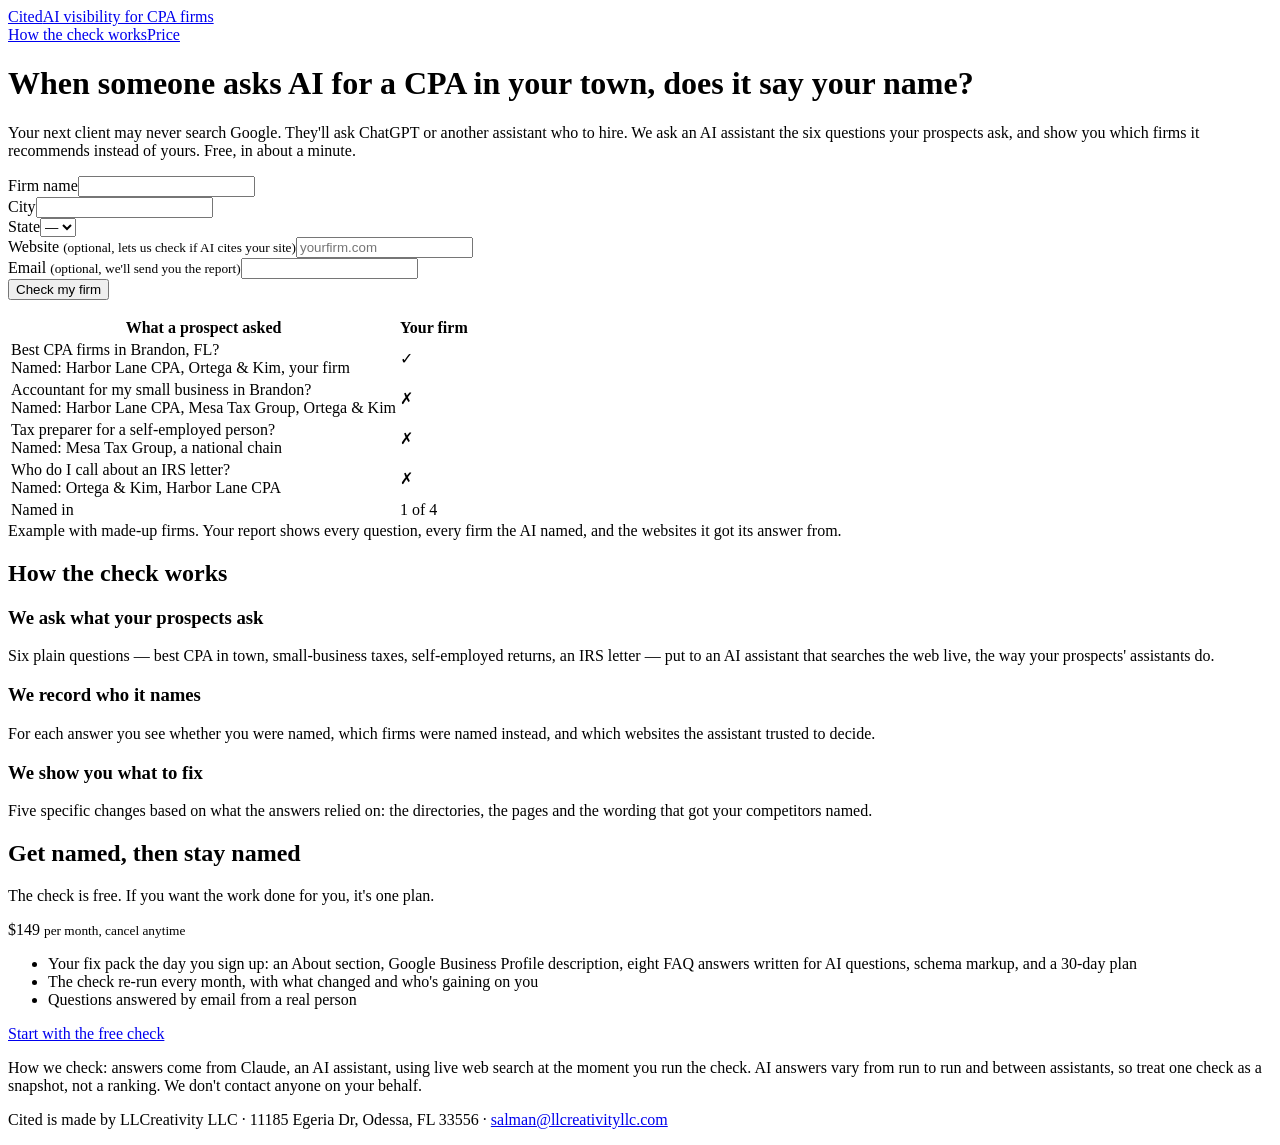
==== site/index.html @ 0913fc85 "Cited: landing page, report page, audit API Co-Authored-By: Claude Opus 5.5 <noreply@anthropic.com> " ====
<!doctype html>
<html lang="en">
<head>
<meta charset="utf-8">
<meta name="viewport" content="width=device-width, initial-scale=1">
<title>Cited — does AI recommend your CPA firm?</title>
<meta name="description" content="Free check: we ask an AI assistant the six questions your prospects ask about CPAs in your town, and show you which firms it names instead of you.">
<link rel="preconnect" href="https://fonts.googleapis.com">
<link rel="preconnect" href="https://fonts.gstatic.com" crossorigin>
<link href="https://fonts.googleapis.com/css2?family=Public+Sans:wght@400;600;700;800&display=swap" rel="stylesheet">
<link rel="stylesheet" href="/style.css">
</head>
<body>
<div class="wrap">
  <header class="top">
    <a class="brand" href="/">Cited<span>AI visibility for CPA firms</span></a>
    <nav><a href="#how">How the check works</a><a href="#price">Price</a></nav>
  </header>

  <div class="hero">
    <div>
      <h1>When someone asks AI for a CPA in your town, does it say your name?</h1>
      <p class="lede">Your next client may never search Google. They'll ask ChatGPT or another assistant who to hire. We ask an AI assistant the six questions your prospects ask, and show you which firms it recommends instead of yours. Free, in about a minute.</p>

      <form class="check" id="check" novalidate>
        <div class="full"><label for="firm">Firm name</label><input id="firm" name="firm_name" autocomplete="organization" required></div>
        <div class="two"><label for="city">City</label><input id="city" name="city" autocomplete="address-level2" required></div>
        <div><label for="state">State</label><select id="state" name="state" required><option value="">—</option></select></div>
        <div class="full"><label for="website">Website <small>(optional, lets us check if AI cites your site)</small></label><input id="website" name="website" inputmode="url" placeholder="yourfirm.com"></div>
        <div class="full"><label for="email">Email <small>(optional, we'll send you the report)</small></label><input id="email" name="email" type="email" autocomplete="email"></div>
        <input type="text" name="hp" tabindex="-1" autocomplete="off" aria-hidden="true" style="position:absolute;left:-9999px">
        <div class="full"><button class="btn" type="submit">Check my firm</button></div>
      </form>
      <p class="status" id="status" aria-live="polite"></p>
    </div>

    <figure class="ledger" style="margin:0" aria-label="Example report ledger">
      <table>
        <thead><tr><th>What a prospect asked</th><th>Your firm</th></tr></thead>
        <tbody>
          <tr><td><div class="q">Best CPA firms in Brandon, FL?</div><div class="named">Named: Harbor Lane CPA, Ortega &amp; Kim, <span class="strike">your firm</span></div></td><td class="mark yes" aria-label="named">✓</td></tr>
          <tr><td><div class="q">Accountant for my small business in Brandon?</div><div class="named">Named: Harbor Lane CPA, Mesa Tax Group, Ortega &amp; Kim</div></td><td class="mark no" aria-label="not named">✗</td></tr>
          <tr><td><div class="q">Tax preparer for a self-employed person?</div><div class="named">Named: Mesa Tax Group, a national chain</div></td><td class="mark no" aria-label="not named">✗</td></tr>
          <tr><td><div class="q">Who do I call about an IRS letter?</div><div class="named">Named: Ortega &amp; Kim, Harbor Lane CPA</div></td><td class="mark no" aria-label="not named">✗</td></tr>
        </tbody>
        <tfoot><tr><td>Named in</td><td class="mark" style="font-size:16px">1 of 4</td></tr></tfoot>
      </table>
      <figcaption class="caption">Example with made-up firms. Your report shows every question, every firm the AI named, and the websites it got its answer from.</figcaption>
    </figure>
  </div>

  <section class="block" id="how">
    <h2>How the check works</h2>
    <div class="steps">
      <div><h3>We ask what your prospects ask</h3><p>Six plain questions — best CPA in town, small-business taxes, self-employed returns, an IRS letter — put to an AI assistant that searches the web live, the way your prospects' assistants do.</p></div>
      <div><h3>We record who it names</h3><p>For each answer you see whether you were named, which firms were named instead, and which websites the assistant trusted to decide.</p></div>
      <div><h3>We show you what to fix</h3><p>Five specific changes based on what the answers relied on: the directories, the pages and the wording that got your competitors named.</p></div>
    </div>
  </section>

  <section class="block" id="price">
    <h2>Get named, then stay named</h2>
    <p class="muted" style="max-width:40em">The check is free. If you want the work done for you, it's one plan.</p>
    <div class="price">
      <div>
        <div class="amt">$149 <small>per month, cancel anytime</small></div>
        <ul>
          <li>Your fix pack the day you sign up: an About section, Google Business Profile description, eight FAQ answers written for AI questions, schema markup, and a 30-day plan</li>
          <li>The check re-run every month, with what changed and who's gaining on you</li>
          <li>Questions answered by email from a real person</li>
        </ul>
      </div>
      <a class="btn" href="#check">Start with the free check</a>
    </div>
  </section>

  <footer class="bottom">
    <p>How we check: answers come from Claude, an AI assistant, using live web search at the moment you run the check. AI answers vary from run to run and between assistants, so treat one check as a snapshot, not a ranking. We don't contact anyone on your behalf.</p>
    <p>Cited is made by LLCreativity LLC · 11185 Egeria Dr, Odessa, FL 33556 · <a href="mailto:salman@llcreativityllc.com">salman@llcreativityllc.com</a></p>
  </footer>
</div>
<script src="/app.js"></script>
<script>
  const sel = document.getElementById("state");
  for (const s of STATES) { const o = document.createElement("option"); o.value = o.textContent = s; if (s === "FL") o.selected = true; sel.appendChild(o); }
  const form = document.getElementById("check"), status = document.getElementById("status");
  form.addEventListener("submit", async (e) => {
    e.preventDefault();
    status.className = "status";
    const fd = Object.fromEntries(new FormData(form));
    if (!fd.firm_name.trim() || !fd.city.trim() || !fd.state) { status.textContent = "Add your firm name, city and state to run the check."; status.className = "status err"; return; }
    const btn = form.querySelector("button"); btn.disabled = true; btn.textContent = "Starting the check…";
    try {
      const r = await api("/audit", { method: "POST", body: JSON.stringify({ ...fd, source: new URLSearchParams(location.search).get("src") || "site" }) });
      if (!r.id) throw new Error("No report was created. Try again.");
      location.href = "/r.html?id=" + r.id;
    } catch (err) {
      status.textContent = err.message; status.className = "status err";
      btn.disabled = false; btn.textContent = "Check my firm";
    }
  });
</script>
</body>
</html>
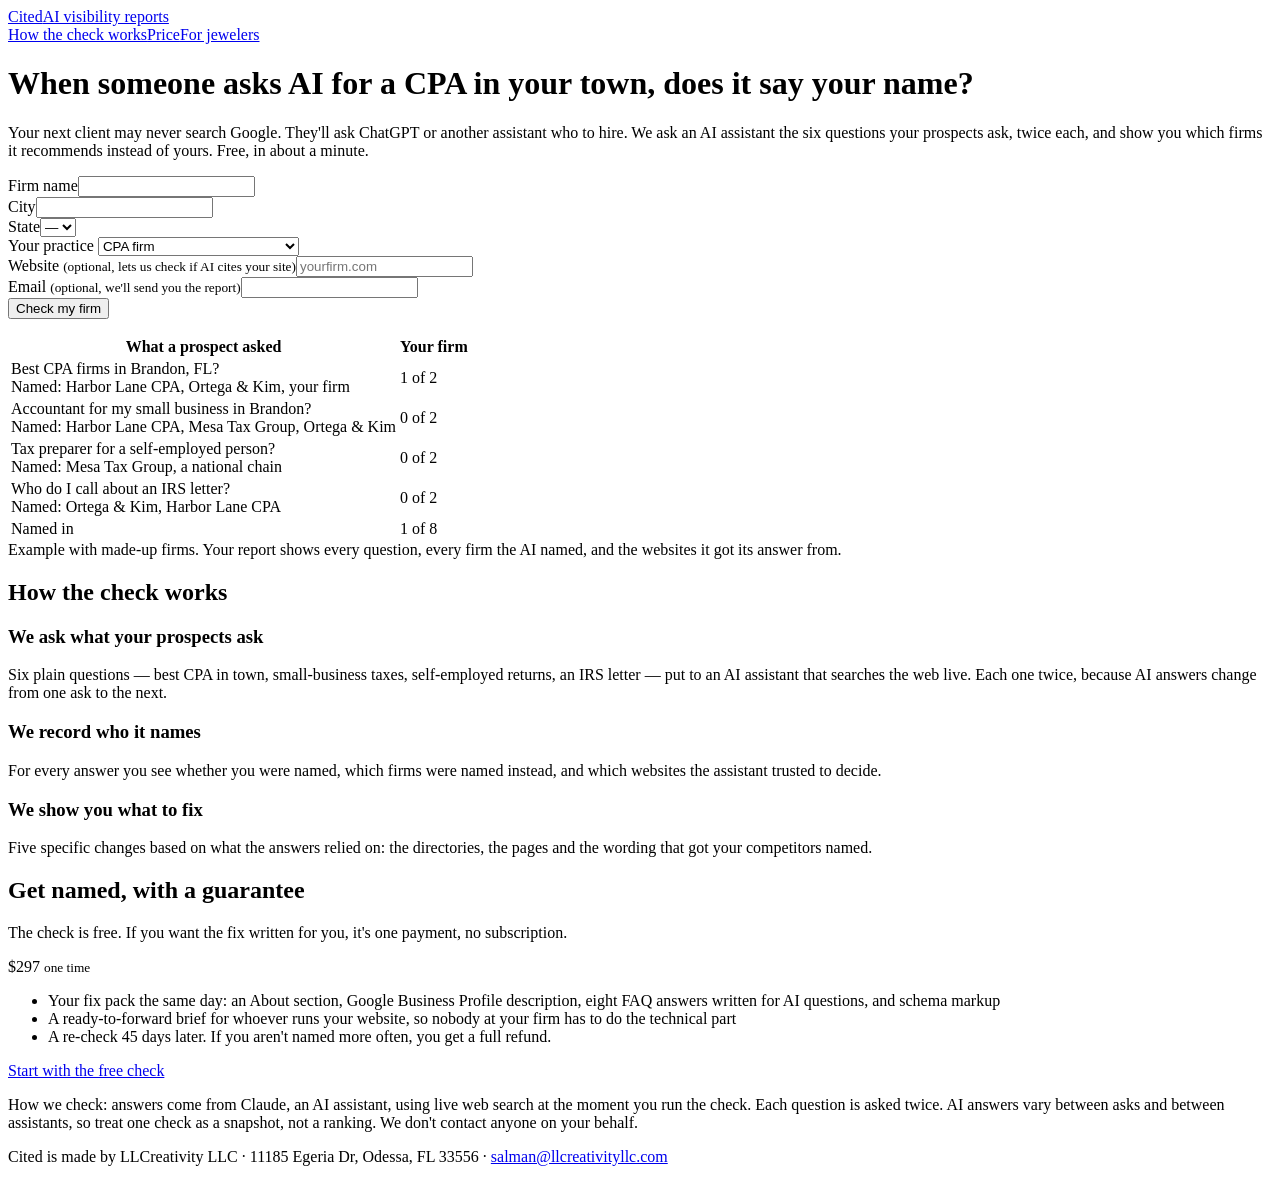
==== commit a4af9e0c: "Verticals (CPA, tax prep, jeweler), two asks per question, one-time $297 fix pack with 45-day re-che" ====
--- a/site/index.html
+++ b/site/index.html
@@ -4,7 +4,7 @@
 <meta charset="utf-8">
 <meta name="viewport" content="width=device-width, initial-scale=1">
 <title>Cited — does AI recommend your CPA firm?</title>
-<meta name="description" content="Free check: we ask an AI assistant the six questions your prospects ask about CPAs in your town, and show you which firms it names instead of you.">
+<meta name="description" content="Free check: we ask an AI assistant the six questions your prospects ask about accountants in your town, twice each, and show you which firms it names instead of you.">
 <link rel="preconnect" href="https://fonts.googleapis.com">
 <link rel="preconnect" href="https://fonts.gstatic.com" crossorigin>
 <link href="https://fonts.googleapis.com/css2?family=Public+Sans:wght@400;600;700;800&display=swap" rel="stylesheet">
@@ -13,19 +13,21 @@
 <body>
 <div class="wrap">
   <header class="top">
-    <a class="brand" href="/">Cited<span>AI visibility for CPA firms</span></a>
-    <nav><a href="#how">How the check works</a><a href="#price">Price</a></nav>
+    <a class="brand" href="/">Cited<span>AI visibility reports</span></a>
+    <nav><a href="#how">How the check works</a><a href="#price">Price</a><a href="/jewelers.html">For jewelers</a></nav>
   </header>
 
   <div class="hero">
     <div>
       <h1>When someone asks AI for a CPA in your town, does it say your name?</h1>
-      <p class="lede">Your next client may never search Google. They'll ask ChatGPT or another assistant who to hire. We ask an AI assistant the six questions your prospects ask, and show you which firms it recommends instead of yours. Free, in about a minute.</p>
+      <p class="lede">Your next client may never search Google. They'll ask ChatGPT or another assistant who to hire. We ask an AI assistant the six questions your prospects ask, twice each, and show you which firms it recommends instead of yours. Free, in about a minute.</p>
 
       <form class="check" id="check" novalidate>
         <div class="full"><label for="firm">Firm name</label><input id="firm" name="firm_name" autocomplete="organization" required></div>
         <div class="two"><label for="city">City</label><input id="city" name="city" autocomplete="address-level2" required></div>
         <div><label for="state">State</label><select id="state" name="state" required><option value="">—</option></select></div>
+        <div class="full"><label for="vertical">Your practice</label>
+          <select id="vertical" name="vertical"><option value="cpa">CPA firm</option><option value="tax_prep">Tax preparer or enrolled agent</option></select></div>
         <div class="full"><label for="website">Website <small>(optional, lets us check if AI cites your site)</small></label><input id="website" name="website" inputmode="url" placeholder="yourfirm.com"></div>
         <div class="full"><label for="email">Email <small>(optional, we'll send you the report)</small></label><input id="email" name="email" type="email" autocomplete="email"></div>
         <input type="text" name="hp" tabindex="-1" autocomplete="off" aria-hidden="true" style="position:absolute;left:-9999px">
@@ -38,12 +40,12 @@
       <table>
         <thead><tr><th>What a prospect asked</th><th>Your firm</th></tr></thead>
         <tbody>
-          <tr><td><div class="q">Best CPA firms in Brandon, FL?</div><div class="named">Named: Harbor Lane CPA, Ortega &amp; Kim, <span class="strike">your firm</span></div></td><td class="mark yes" aria-label="named">✓</td></tr>
-          <tr><td><div class="q">Accountant for my small business in Brandon?</div><div class="named">Named: Harbor Lane CPA, Mesa Tax Group, Ortega &amp; Kim</div></td><td class="mark no" aria-label="not named">✗</td></tr>
-          <tr><td><div class="q">Tax preparer for a self-employed person?</div><div class="named">Named: Mesa Tax Group, a national chain</div></td><td class="mark no" aria-label="not named">✗</td></tr>
-          <tr><td><div class="q">Who do I call about an IRS letter?</div><div class="named">Named: Ortega &amp; Kim, Harbor Lane CPA</div></td><td class="mark no" aria-label="not named">✗</td></tr>
+          <tr><td><div class="q">Best CPA firms in Brandon, FL?</div><div class="named">Named: Harbor Lane CPA, Ortega &amp; Kim, <span class="strike">your firm</span></div></td><td class="mark yes" aria-label="named in 1 of 2">1 of 2</td></tr>
+          <tr><td><div class="q">Accountant for my small business in Brandon?</div><div class="named">Named: Harbor Lane CPA, Mesa Tax Group, Ortega &amp; Kim</div></td><td class="mark no" aria-label="named in 0 of 2">0 of 2</td></tr>
+          <tr><td><div class="q">Tax preparer for a self-employed person?</div><div class="named">Named: Mesa Tax Group, a national chain</div></td><td class="mark no" aria-label="named in 0 of 2">0 of 2</td></tr>
+          <tr><td><div class="q">Who do I call about an IRS letter?</div><div class="named">Named: Ortega &amp; Kim, Harbor Lane CPA</div></td><td class="mark no" aria-label="named in 0 of 2">0 of 2</td></tr>
         </tbody>
-        <tfoot><tr><td>Named in</td><td class="mark" style="font-size:16px">1 of 4</td></tr></tfoot>
+        <tfoot><tr><td>Named in</td><td class="mark" style="font-size:16px">1 of 8</td></tr></tfoot>
       </table>
       <figcaption class="caption">Example with made-up firms. Your report shows every question, every firm the AI named, and the websites it got its answer from.</figcaption>
     </figure>
@@ -52,22 +54,22 @@
   <section class="block" id="how">
     <h2>How the check works</h2>
     <div class="steps">
-      <div><h3>We ask what your prospects ask</h3><p>Six plain questions — best CPA in town, small-business taxes, self-employed returns, an IRS letter — put to an AI assistant that searches the web live, the way your prospects' assistants do.</p></div>
-      <div><h3>We record who it names</h3><p>For each answer you see whether you were named, which firms were named instead, and which websites the assistant trusted to decide.</p></div>
+      <div><h3>We ask what your prospects ask</h3><p>Six plain questions — best CPA in town, small-business taxes, self-employed returns, an IRS letter — put to an AI assistant that searches the web live. Each one twice, because AI answers change from one ask to the next.</p></div>
+      <div><h3>We record who it names</h3><p>For every answer you see whether you were named, which firms were named instead, and which websites the assistant trusted to decide.</p></div>
       <div><h3>We show you what to fix</h3><p>Five specific changes based on what the answers relied on: the directories, the pages and the wording that got your competitors named.</p></div>
     </div>
   </section>
 
   <section class="block" id="price">
-    <h2>Get named, then stay named</h2>
-    <p class="muted" style="max-width:40em">The check is free. If you want the work done for you, it's one plan.</p>
+    <h2>Get named, with a guarantee</h2>
+    <p class="muted" style="max-width:40em">The check is free. If you want the fix written for you, it's one payment, no subscription.</p>
     <div class="price">
       <div>
-        <div class="amt">$149 <small>per month, cancel anytime</small></div>
+        <div class="amt">$297 <small>one time</small></div>
         <ul>
-          <li>Your fix pack the day you sign up: an About section, Google Business Profile description, eight FAQ answers written for AI questions, schema markup, and a 30-day plan</li>
-          <li>The check re-run every month, with what changed and who's gaining on you</li>
-          <li>Questions answered by email from a real person</li>
+          <li>Your fix pack the same day: an About section, Google Business Profile description, eight FAQ answers written for AI questions, and schema markup</li>
+          <li>A ready-to-forward brief for whoever runs your website, so nobody at your firm has to do the technical part</li>
+          <li>A re-check 45 days later. If you aren't named more often, you get a full refund.</li>
         </ul>
       </div>
       <a class="btn" href="#check">Start with the free check</a>
@@ -75,30 +77,11 @@
   </section>
 
   <footer class="bottom">
-    <p>How we check: answers come from Claude, an AI assistant, using live web search at the moment you run the check. AI answers vary from run to run and between assistants, so treat one check as a snapshot, not a ranking. We don't contact anyone on your behalf.</p>
+    <p>How we check: answers come from Claude, an AI assistant, using live web search at the moment you run the check. Each question is asked twice. AI answers vary between asks and between assistants, so treat one check as a snapshot, not a ranking. We don't contact anyone on your behalf.</p>
     <p>Cited is made by LLCreativity LLC · 11185 Egeria Dr, Odessa, FL 33556 · <a href="mailto:salman@llcreativityllc.com">salman@llcreativityllc.com</a></p>
   </footer>
 </div>
 <script src="/app.js"></script>
-<script>
-  const sel = document.getElementById("state");
-  for (const s of STATES) { const o = document.createElement("option"); o.value = o.textContent = s; if (s === "FL") o.selected = true; sel.appendChild(o); }
-  const form = document.getElementById("check"), status = document.getElementById("status");
-  form.addEventListener("submit", async (e) => {
-    e.preventDefault();
-    status.className = "status";
-    const fd = Object.fromEntries(new FormData(form));
-    if (!fd.firm_name.trim() || !fd.city.trim() || !fd.state) { status.textContent = "Add your firm name, city and state to run the check."; status.className = "status err"; return; }
-    const btn = form.querySelector("button"); btn.disabled = true; btn.textContent = "Starting the check…";
-    try {
-      const r = await api("/audit", { method: "POST", body: JSON.stringify({ ...fd, source: new URLSearchParams(location.search).get("src") || "site" }) });
-      if (!r.id) throw new Error("No report was created. Try again.");
-      location.href = "/r.html?id=" + r.id;
-    } catch (err) {
-      status.textContent = err.message; status.className = "status err";
-      btn.disabled = false; btn.textContent = "Check my firm";
-    }
-  });
-</script>
+<script>wireCheckForm("cpa");</script>
 </body>
 </html>
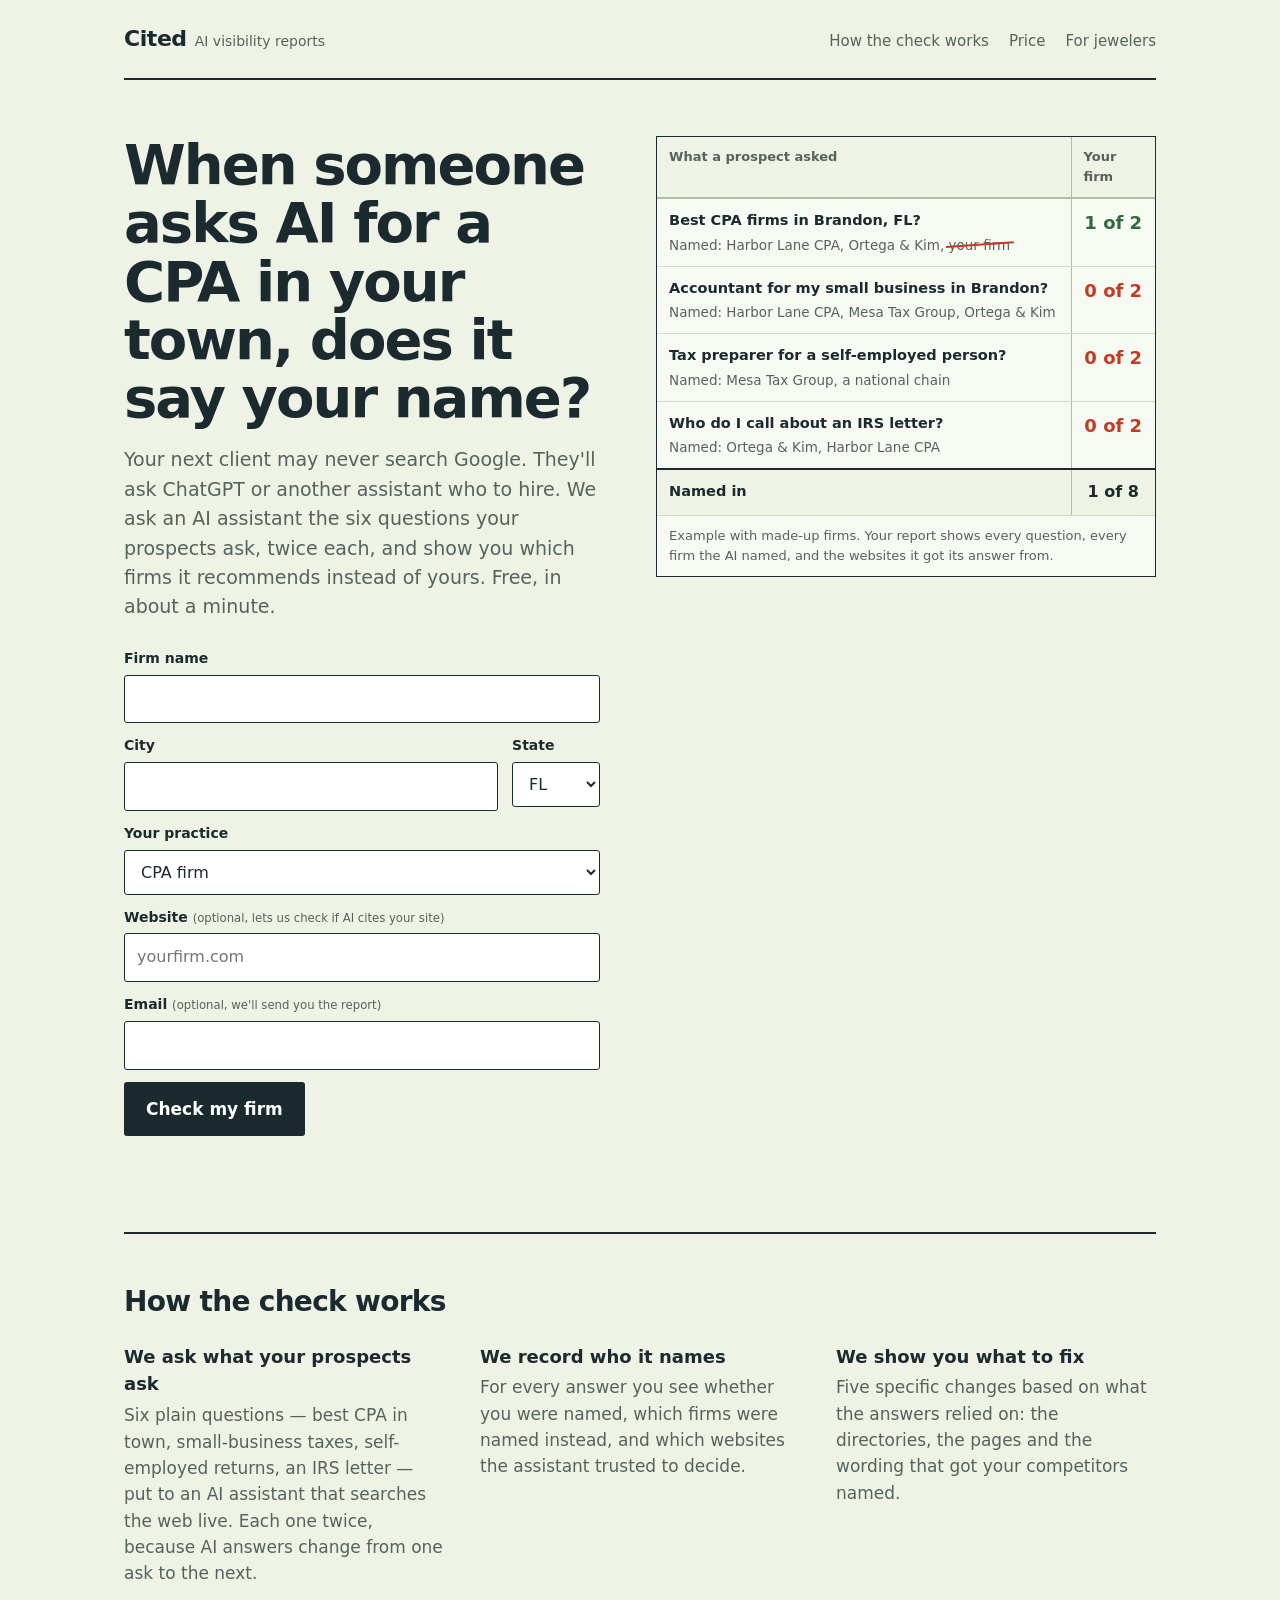
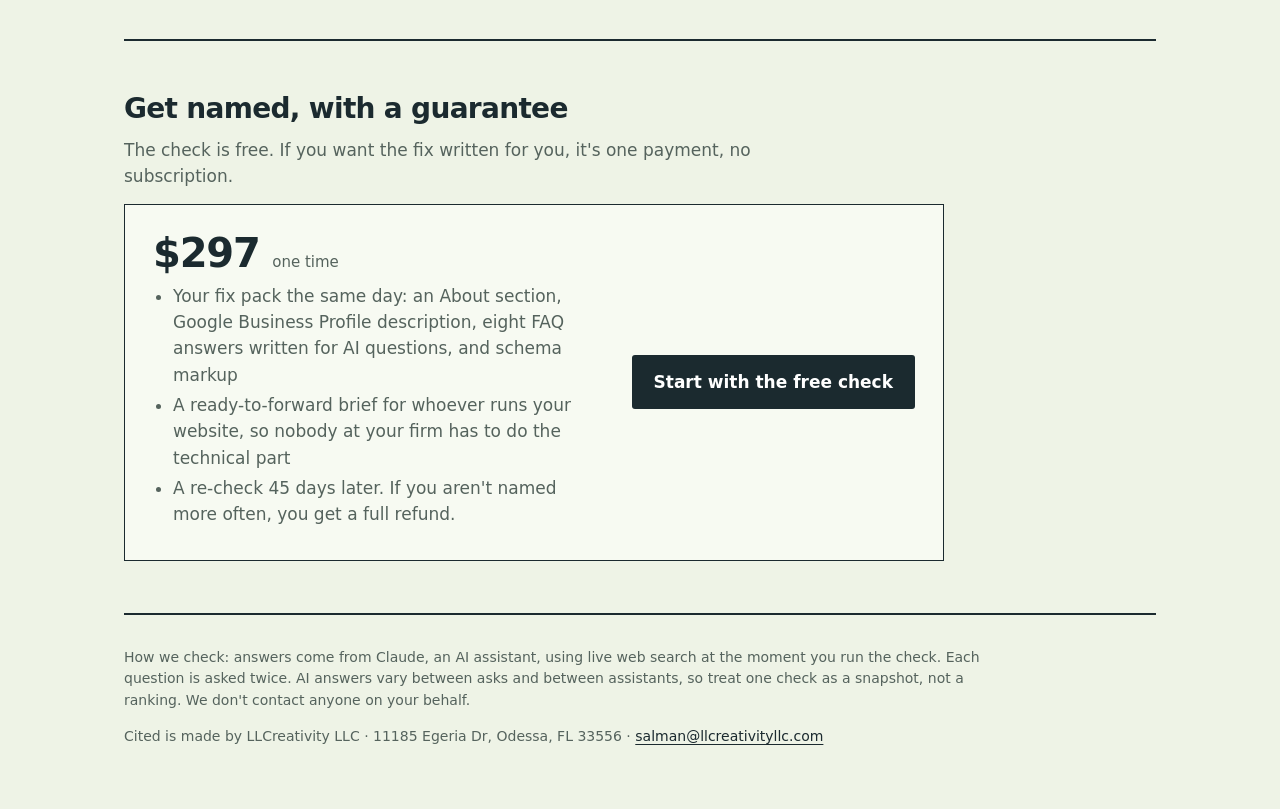
==== commit fc31241f: "Relative site paths, GitHub Pages workflow, 'the best CPA firm' in email copy Co-Authored-By: Claude" ====
--- a/site/index.html
+++ b/site/index.html
@@ -8,13 +8,13 @@
 <link rel="preconnect" href="https://fonts.googleapis.com">
 <link rel="preconnect" href="https://fonts.gstatic.com" crossorigin>
 <link href="https://fonts.googleapis.com/css2?family=Public+Sans:wght@400;600;700;800&display=swap" rel="stylesheet">
-<link rel="stylesheet" href="/style.css">
+<link rel="stylesheet" href="style.css">
 </head>
 <body>
 <div class="wrap">
   <header class="top">
-    <a class="brand" href="/">Cited<span>AI visibility reports</span></a>
-    <nav><a href="#how">How the check works</a><a href="#price">Price</a><a href="/jewelers.html">For jewelers</a></nav>
+    <a class="brand" href="./">Cited<span>AI visibility reports</span></a>
+    <nav><a href="#how">How the check works</a><a href="#price">Price</a><a href="jewelers.html">For jewelers</a></nav>
   </header>
 
   <div class="hero">
@@ -81,7 +81,7 @@
     <p>Cited is made by LLCreativity LLC · 11185 Egeria Dr, Odessa, FL 33556 · <a href="mailto:salman@llcreativityllc.com">salman@llcreativityllc.com</a></p>
   </footer>
 </div>
-<script src="/app.js"></script>
+<script src="app.js"></script>
 <script>wireCheckForm("cpa");</script>
 </body>
 </html>
--- a/site/style.css
+++ b/site/style.css
@@ -0,0 +1,111 @@
+:root{
+  --paper:#EEF3E6;      /* columnar pad green */
+  --sheet:#F7FAF2;
+  --rule:#A9C2A3;       /* ledger rules */
+  --rule-soft:#CFDDC8;
+  --ink:#1B2A2F;
+  --graphite:#55635D;
+  --pencil:#C23B22;     /* red pencil: not named */
+  --tick:#2F6B3F;       /* green tick: named */
+  --focus:#E3B505;
+}
+*{box-sizing:border-box}
+html{-webkit-text-size-adjust:100%}
+body{margin:0;background:var(--paper);color:var(--ink);font-family:"Public Sans",system-ui,sans-serif;font-size:17px;line-height:1.55;font-variant-numeric:tabular-nums}
+a{color:var(--ink);text-underline-offset:3px}
+a:focus-visible,button:focus-visible,input:focus-visible,select:focus-visible,summary:focus-visible{outline:3px solid var(--focus);outline-offset:2px}
+.wrap{max-width:1080px;margin:0 auto;padding:0 24px}
+header.top{display:flex;justify-content:space-between;align-items:baseline;padding:22px 0;border-bottom:2px solid var(--ink)}
+.brand{font-weight:800;font-size:22px;letter-spacing:-.02em;text-decoration:none}
+.brand span{font-weight:400;font-size:14px;color:var(--graphite);margin-left:8px;letter-spacing:0}
+header.top nav a{color:var(--graphite);text-decoration:none;margin-left:20px;font-size:15px}
+header.top nav a:hover{color:var(--ink)}
+
+h1{font-size:clamp(34px,5vw,56px);line-height:1.04;letter-spacing:-.035em;font-weight:800;margin:0 0 18px;max-width:14em}
+h2{font-size:28px;letter-spacing:-.025em;font-weight:800;margin:0 0 12px;line-height:1.15}
+h3{font-size:18px;margin:0 0 4px;font-weight:700}
+p{margin:0 0 14px}
+.lede{font-size:19px;color:var(--graphite);max-width:34em}
+.muted{color:var(--graphite)}
+.small{font-size:14px}
+
+.hero{display:grid;grid-template-columns:1fr 1.05fr;gap:56px;padding:56px 0 64px;align-items:start}
+
+/* form */
+form.check{display:grid;grid-template-columns:1fr 1fr 88px;gap:12px 14px;margin-top:26px;max-width:560px}
+form.check .full{grid-column:1/-1}
+form.check .two{grid-column:span 2}
+label{display:block;font-size:14px;font-weight:600;margin:0 0 5px}
+label small{font-weight:400;color:var(--graphite)}
+input,select{width:100%;font:inherit;font-size:16px;padding:11px 12px;border:1.5px solid var(--ink);border-radius:3px;background:#fff;color:var(--ink)}
+.btn{display:inline-block;font:inherit;font-weight:700;font-size:17px;background:var(--ink);color:#fff;border:0;border-radius:3px;padding:14px 22px;cursor:pointer;text-decoration:none}
+.btn:hover{background:#2c4148}
+.btn[disabled]{opacity:.6;cursor:wait}
+.status{min-height:1.5em;font-size:15px;margin:10px 0 0}
+.status.err{color:var(--pencil)}
+
+/* the ledger: the one bold element */
+.ledger{background:var(--sheet);border:1.5px solid var(--ink);position:relative;overflow:hidden}
+.ledger table{width:100%;border-collapse:collapse;font-size:14.5px}
+.ledger th,.ledger td{padding:10px 12px;text-align:left;vertical-align:top;border-bottom:1px solid var(--rule-soft)}
+.ledger thead th{font-size:13px;font-weight:700;color:var(--graphite);border-bottom:2px solid var(--rule);background:var(--paper)}
+.ledger td + td,.ledger th + th{border-left:1px solid var(--rule)}
+.ledger td.mark{width:84px;text-align:center;font-weight:800;font-size:18px}
+.ledger td.mark.yes{color:var(--tick)}
+.ledger td.mark.no{color:var(--pencil)}
+.ledger .q{font-weight:600}
+.ledger .named{color:var(--graphite);font-size:13.5px;margin-top:3px}
+.ledger tfoot td{font-weight:800;border-top:2px solid var(--ink);border-bottom:0;background:var(--paper)}
+.ledger .caption{padding:10px 12px;font-size:13px;color:var(--graphite);border-top:1px solid var(--rule-soft)}
+.strike{position:relative;display:inline-block}
+.strike::after{content:"";position:absolute;left:-3px;right:-3px;top:52%;height:2px;background:var(--pencil);transform:rotate(-4deg)}
+
+section.block{padding:52px 0;border-top:2px solid var(--ink)}
+.steps{display:grid;grid-template-columns:repeat(3,1fr);gap:36px;margin-top:24px}
+.steps p{color:var(--graphite);margin:0}
+.price{display:grid;grid-template-columns:1fr auto;gap:30px;align-items:center;background:var(--sheet);border:1.5px solid var(--ink);padding:28px;max-width:820px}
+.price .amt{font-size:40px;font-weight:800;letter-spacing:-.03em;line-height:1}
+.price .amt small{font-size:15px;font-weight:400;color:var(--graphite);letter-spacing:0}
+.price ul{margin:10px 0 0;padding-left:20px;color:var(--graphite)}
+.price li{margin:4px 0}
+footer.bottom{padding:32px 0 48px;border-top:2px solid var(--ink);color:var(--graphite);font-size:14px}
+footer.bottom p{max-width:62em}
+
+/* report */
+.rep-head{padding:40px 0 28px}
+.score{font-size:clamp(40px,6vw,64px);font-weight:800;letter-spacing:-.04em;line-height:1;margin:0 0 12px}
+.score .of{color:var(--graphite);font-weight:400}
+.cols2{display:grid;grid-template-columns:1.4fr 1fr;gap:40px;align-items:start}
+.list{margin:0;padding:0;list-style:none}
+.list li{display:flex;justify-content:space-between;gap:12px;padding:9px 0;border-bottom:1px solid var(--rule)}
+.list li span:last-child{color:var(--graphite);white-space:nowrap}
+.fix{padding:16px 0;border-bottom:1px solid var(--rule)}
+.fix p{margin:4px 0 0;color:var(--graphite)}
+details.ans{border-bottom:1px solid var(--rule);padding:12px 0}
+details.ans summary{cursor:pointer;font-weight:600}
+details.ans .body{white-space:pre-wrap;color:var(--graphite);margin-top:10px;font-size:15.5px}
+details.ans .src{font-size:13.5px;margin-top:8px}
+.cta{background:var(--ink);color:#fff;padding:28px;margin:8px 0 0}
+.cta h2{color:#fff}
+.cta p{color:#C9D6CF}
+.cta .btn{background:#fff;color:var(--ink)}
+.cta .btn:hover{background:var(--paper)}
+.pack h3{margin-top:28px}
+.copybox{position:relative;background:#fff;border:1.5px solid var(--ink);padding:14px 16px;white-space:pre-wrap;font-size:15px}
+.copybox button{position:absolute;top:8px;right:8px;font:inherit;font-size:13px;font-weight:600;background:var(--paper);border:1px solid var(--ink);border-radius:3px;padding:4px 10px;cursor:pointer}
+.waiting{padding:60px 0}
+.waiting ol{color:var(--graphite);padding-left:22px}
+.waiting li.on{color:var(--ink);font-weight:600}
+
+@media (max-width:860px){
+  .hero,.cols2{grid-template-columns:1fr;gap:36px;padding-top:32px}
+  .steps{grid-template-columns:1fr;gap:20px}
+  .price{grid-template-columns:1fr}
+  header.top nav{display:none}
+  form.check{grid-template-columns:1fr 88px}
+  form.check .two{grid-column:1/-1}
+}
+@media (prefers-reduced-motion:no-preference){
+  .strike::after{transform-origin:left;animation:pencil .5s ease-out .6s both}
+  @keyframes pencil{from{transform:rotate(-4deg) scaleX(0)}to{transform:rotate(-4deg) scaleX(1)}}
+}
